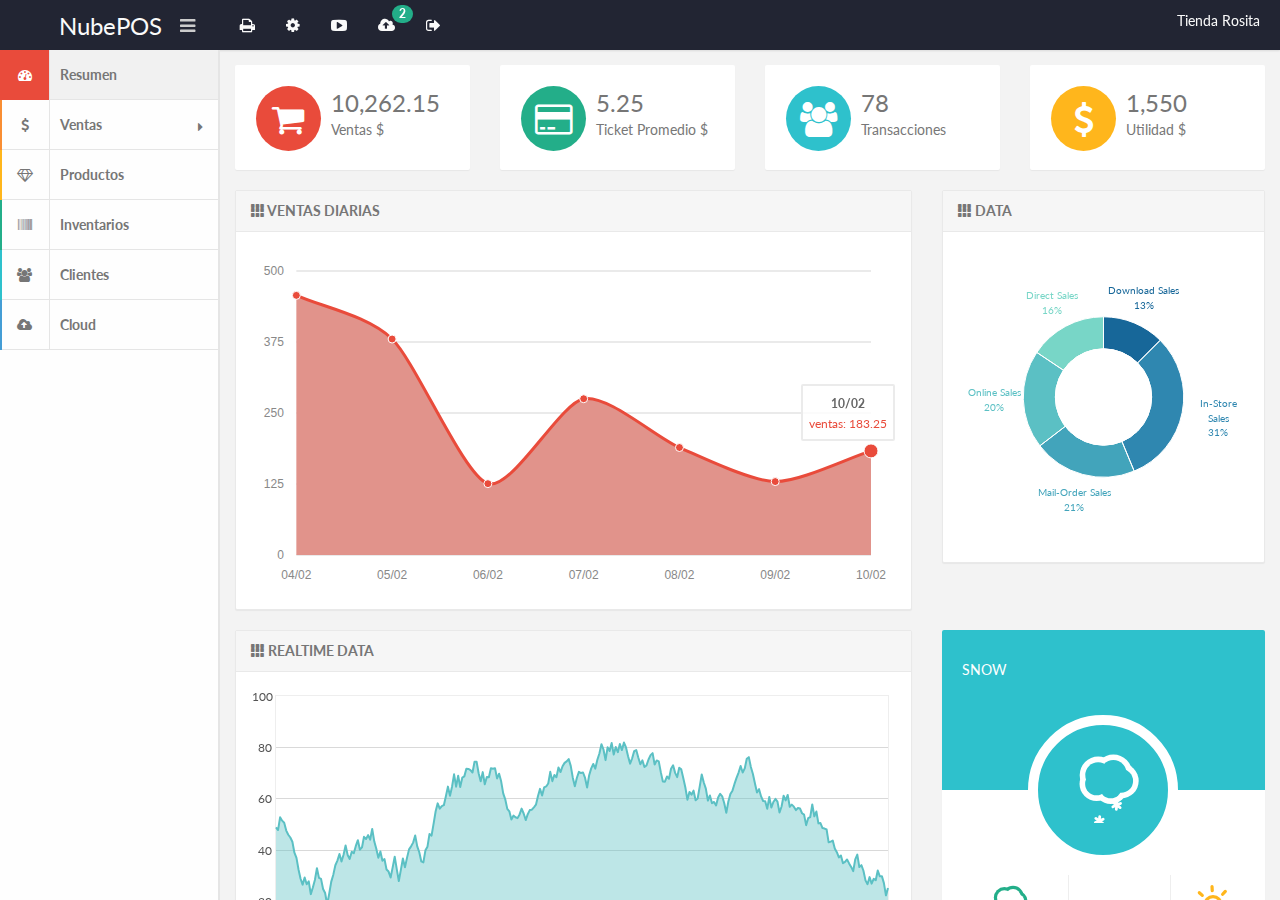
==== www/index.html @ 58e46e0b "Actualización datos" ====
<!doctype html>
<!--[if gt IE 8]><!--> <html class="no-js"> <!--<![endif]-->
    <head>
        <meta charset="utf-8">
        <meta http-equiv="X-UA-Compatible" content="IE=edge">
        <title>Web Application</title>
        <meta name="description" content="">
        <meta name="viewport" content="width=device-width,initial-scale=1,maximum-scale=1">
        <!-- Place favicon.ico and apple-touch-icon.png in the root directory -->
        <link href="http://fonts.googleapis.com/css?family=Lato:300,400,700,300italic,400italic" rel="stylesheet" type="text/css">
        <!-- needs images, font... therefore can not be part of ui.css -->
        <link rel="stylesheet" href="bower_components/font-awesome/css/font-awesome.min.css">
        <link rel="stylesheet" href="bower_components/weather-icons/css/weather-icons.min.css">
        <!-- end needs images -->

            <link rel="stylesheet" href="styles/main.css">

    </head>
    <body data-ng-app="app" id="app" data-custom-background data-off-canvas-nav>
        <!--[if lt IE 9]>
            <p class="browsehappy">You are using an <strong>outdated</strong> browser. Please <a href="http://browsehappy.com/">upgrade your browser</a> to improve your experience.</p>
        <![endif]-->

        <div data-ng-controller="AppCtrl">
            <div data-ng-hide="isSpecificPage()" data-ng-cloak>
                <section data-ng-include=" 'views/header.html' " id="header" class="top-header"></section>

               <aside data-ng-include=" 'views/nav.html' " id="nav-container"></aside>
            </div>

            <div class="view-container">
                <section data-ng-view id="content" class="animate-fade-up"></section>
            </div>
        </div>


        <script src="scripts/vendor.js"></script>

        <script src="scripts/ui.js"></script>

        <script src="scripts/app.js"></script>
    </body>
</html>
---- www/bower_components/weather-icons/css/weather-icons.min.css ----
/*!
 *  Weather Icons 1.3
 *  Updated November 30th, 2014
 *  Weather themed icons for Bootstrap
 *  ------------------------------------------------------------------------------
* Maintained at http://erikflowers.github.io/weather-icons
 *  http://twitter.com/Erik_UX
 *
 *  License
 *  ------------------------------------------------------------------------------
 *  - Fpmt licensed under SIL OFL 1.1 -
 *    http://scripts.sil.org/OFL
 *  - CSS and LESS are licensed under MIT License -
 *    http://opensource.org/licenses/mit-license.html
 *  - Documentation licensed under CC BY 3.0 -
 *    http://creativecommons.org/licenses/by/3.0/
 *  - Inspired by and works great as a companion with Font Awesome
 *    "Font Awesome by Dave Gandy - http://fontawesome.io"
 *
 *  Weather Icons Bootstrap Package Author - Erik Flowers - erik@helloerik.com
 *  ------------------------------------------------------------------------------
 *  Email: erik@helloerik.com
 *  Twitter: http://twitter.com/Erik_UX
 */@font-face{font-family:weathericons;src:url(../font/weathericons-regular-webfont.eot);src:url(../font/weathericons-regular-webfont.eot?#iefix) format('embedded-opentype'),url(../font/weathericons-regular-webfont.woff) format('woff'),url(../font/weathericons-regular-webfont.ttf) format('truetype'),url(../font/weathericons-regular-webfont.svg#weathericons-regular-webfontRg) format('svg');font-weight:400;font-style:normal}.wi{display:inline-block;font-family:weathericons;font-style:normal;font-weight:400;line-height:1;-webkit-font-smoothing:antialiased;-moz-osx-font-smoothing:grayscale}.wi-day-cloudy-gusts:before{content:"\f000"}.wi-day-cloudy-windy:before{content:"\f001"}.wi-day-cloudy:before{content:"\f002"}.wi-day-fog:before{content:"\f003"}.wi-day-hail:before{content:"\f004"}.wi-day-lightning:before{content:"\f005"}.wi-day-rain-mix:before{content:"\f006"}.wi-day-rain-wind:before{content:"\f007"}.wi-day-rain:before{content:"\f008"}.wi-day-showers:before{content:"\f009"}.wi-day-snow:before{content:"\f00a"}.wi-day-sprinkle:before{content:"\f00b"}.wi-day-sunny-overcast:before{content:"\f00c"}.wi-day-sunny:before{content:"\f00d"}.wi-day-storm-showers:before{content:"\f00e"}.wi-day-thunderstorm:before{content:"\f010"}.wi-cloudy-gusts:before{content:"\f011"}.wi-cloudy-windy:before{content:"\f012"}.wi-cloudy:before{content:"\f013"}.wi-fog:before{content:"\f014"}.wi-hail:before{content:"\f015"}.wi-lightning:before{content:"\f016"}.wi-rain-mix:before{content:"\f017"}.wi-rain-wind:before{content:"\f018"}.wi-rain:before{content:"\f019"}.wi-showers:before{content:"\f01a"}.wi-snow:before{content:"\f01b"}.wi-sprinkle:before{content:"\f01c"}.wi-storm-showers:before{content:"\f01d"}.wi-thunderstorm:before{content:"\f01e"}.wi-windy:before{content:"\f021"}.wi-night-alt-cloudy-gusts:before{content:"\f022"}.wi-night-alt-cloudy-windy:before{content:"\f023"}.wi-night-alt-hail:before{content:"\f024"}.wi-night-alt-lightning:before{content:"\f025"}.wi-night-alt-rain-mix:before{content:"\f026"}.wi-night-alt-rain-wind:before{content:"\f027"}.wi-night-alt-rain:before{content:"\f028"}.wi-night-alt-showers:before{content:"\f029"}.wi-night-alt-snow:before{content:"\f02a"}.wi-night-alt-sprinkle:before{content:"\f02b"}.wi-night-alt-storm-showers:before{content:"\f02c"}.wi-night-alt-thunderstorm:before{content:"\f02d"}.wi-night-clear:before{content:"\f02e"}.wi-night-cloudy-gusts:before{content:"\f02f"}.wi-night-cloudy-windy:before{content:"\f030"}.wi-night-cloudy:before{content:"\f031"}.wi-night-hail:before{content:"\f032"}.wi-night-lightning:before{content:"\f033"}.wi-night-rain-mix:before{content:"\f034"}.wi-night-rain-wind:before{content:"\f035"}.wi-night-rain:before{content:"\f036"}.wi-night-showers:before{content:"\f037"}.wi-night-snow:before{content:"\f038"}.wi-night-sprinkle:before{content:"\f039"}.wi-night-storm-showers:before{content:"\f03a"}.wi-night-thunderstorm:before{content:"\f03b"}.wi-celsius:before{content:"\f03c"}.wi-cloud-down:before{content:"\f03d"}.wi-cloud-refresh:before{content:"\f03e"}.wi-cloud-up:before{content:"\f040"}.wi-cloud:before{content:"\f041"}.wi-degrees:before{content:"\f042"}.wi-down-left:before{content:"\f043"}.wi-down:before{content:"\f044"}.wi-fahrenheit:before{content:"\f045"}.wi-horizon-alt:before{content:"\f046"}.wi-horizon:before{content:"\f047"}.wi-left:before{content:"\f048"}.wi-lightning:before{content:"\f016"}.wi-night-fog:before{content:"\f04a"}.wi-refresh-alt:before{content:"\f04b"}.wi-refresh:before{content:"\f04c"}.wi-right:before{content:"\f04d"}.wi-sprinkles:before{content:"\f04e"}.wi-strong-wind:before{content:"\f050"}.wi-sunrise:before{content:"\f051"}.wi-sunset:before{content:"\f052"}.wi-thermometer-exterior:before{content:"\f053"}.wi-thermometer-internal:before{content:"\f054"}.wi-thermometer:before{content:"\f055"}.wi-tornado:before{content:"\f056"}.wi-up-right:before{content:"\f057"}.wi-up:before{content:"\f058"}.wi-wind-west:before{content:"\f059"}.wi-wind-south-west:before{content:"\f05a"}.wi-wind-south-east:before{content:"\f05b"}.wi-wind-south:before{content:"\f05c"}.wi-wind-north-west:before{content:"\f05d"}.wi-wind-north-east:before{content:"\f05e"}.wi-wind-north:before{content:"\f060"}.wi-wind-east:before{content:"\f061"}.wi-smoke:before{content:"\f062"}.wi-dust:before{content:"\f063"}.wi-snow-wind:before{content:"\f064"}.wi-day-snow-wind:before{content:"\f065"}.wi-night-snow-wind:before{content:"\f066"}.wi-night-alt-snow-wind:before{content:"\f067"}.wi-day-sleet-storm:before{content:"\f068"}.wi-night-sleet-storm:before{content:"\f069"}.wi-night-alt-sleet-storm:before{content:"\f06a"}.wi-day-snow-thunderstorm:before{content:"\f06b"}.wi-night-snow-thunderstorm:before{content:"\f06c"}.wi-night-alt-snow-thunderstorm:before{content:"\f06d"}.wi-solar-eclipse:before{content:"\f06e"}.wi-lunar-eclipse:before{content:"\f070"}.wi-meteor:before{content:"\f071"}.wi-hot:before{content:"\f072"}.wi-hurricane:before{content:"\f073"}.wi-smog:before{content:"\f074"}.wi-alien:before{content:"\f075"}.wi-snowflake-cold:before{content:"\f076"}.wi-stars:before{content:"\f077"}.wi-night-partly-cloudy:before{content:"\f083"}.wi-umbrella:before{content:"\f084"}.wi-day-windy:before{content:"\f085"}.wi-night-alt-cloudy:before{content:"\f086"}.wi-up-left:before{content:"\f087"}.wi-down-right:before{content:"\f088"}.wi-time-12:before{content:"\f089"}.wi-time-1:before{content:"\f08a"}.wi-time-2:before{content:"\f08b"}.wi-time-3:before{content:"\f08c"}.wi-time-4:before{content:"\f08d"}.wi-time-5:before{content:"\f08e"}.wi-time-6:before{content:"\f08f"}.wi-time-7:before{content:"\f090"}.wi-time-8:before{content:"\f091"}.wi-time-9:before{content:"\f092"}.wi-time-10:before{content:"\f093"}.wi-time-11:before{content:"\f094"}.wi-day-sleet:before{content:"\f0b2"}.wi-night-sleet:before{content:"\f0b3"}.wi-night-alt-sleet:before{content:"\f0b4"}.wi-sleet:before{content:"\f0b5"}.wi-day-haze:before{content:"\f0b6"}.wi-beafort-0:before{content:"\f0b7"}.wi-beafort-1:before{content:"\f0b8"}.wi-beafort-2:before{content:"\f0b9"}.wi-beafort-3:before{content:"\f0ba"}.wi-beafort-4:before{content:"\f0bb"}.wi-beafort-5:before{content:"\f0bc"}.wi-beafort-6:before{content:"\f0bd"}.wi-beafort-7:before{content:"\f0be"}.wi-beafort-8:before{content:"\f0bf"}.wi-beafort-9:before{content:"\f0c0"}.wi-beafort-10:before{content:"\f0c1"}.wi-beafort-11:before{content:"\f0c2"}.wi-beafort-12:before{content:"\f0c3"}.wi-wind-default:before{content:"\f0b1"}wi-wind-default._0-deg{-webkit-transform:rotate(0deg);-moz-transform:rotate(0deg);-ms-transform:rotate(0deg);-o-transform:rotate(0deg);transform:rotate(0deg)}wi-wind-default._15-deg{-webkit-transform:rotate(15deg);-moz-transform:rotate(15deg);-ms-transform:rotate(15deg);-o-transform:rotate(15deg);transform:rotate(15deg)}wi-wind-default._30-deg{-webkit-transform:rotate(30deg);-moz-transform:rotate(30deg);-ms-transform:rotate(30deg);-o-transform:rotate(30deg);transform:rotate(30deg)}wi-wind-default._45-deg{-webkit-transform:rotate(45deg);-moz-transform:rotate(45deg);-ms-transform:rotate(45deg);-o-transform:rotate(45deg);transform:rotate(45deg)}wi-wind-default._60-deg{-webkit-transform:rotate(60deg);-moz-transform:rotate(60deg);-ms-transform:rotate(60deg);-o-transform:rotate(60deg);transform:rotate(60deg)}wi-wind-default._75-deg{-webkit-transform:rotate(75deg);-moz-transform:rotate(75deg);-ms-transform:rotate(75deg);-o-transform:rotate(75deg);transform:rotate(75deg)}wi-wind-default._90-deg{-webkit-transform:rotate(90deg);-moz-transform:rotate(90deg);-ms-transform:rotate(90deg);-o-transform:rotate(90deg);transform:rotate(90deg)}wi-wind-default._105-deg{-webkit-transform:rotate(105deg);-moz-transform:rotate(105deg);-ms-transform:rotate(105deg);-o-transform:rotate(105deg);transform:rotate(105deg)}wi-wind-default._120-deg{-webkit-transform:rotate(120deg);-moz-transform:rotate(120deg);-ms-transform:rotate(120deg);-o-transform:rotate(120deg);transform:rotate(120deg)}wi-wind-default._135-deg{-webkit-transform:rotate(135deg);-moz-transform:rotate(135deg);-ms-transform:rotate(135deg);-o-transform:rotate(135deg);transform:rotate(135deg)}wi-wind-default._150-deg{-webkit-transform:rotate(150deg);-moz-transform:rotate(150deg);-ms-transform:rotate(150deg);-o-transform:rotate(150deg);transform:rotate(150deg)}wi-wind-default._165-deg{-webkit-transform:rotate(165deg);-moz-transform:rotate(165deg);-ms-transform:rotate(165deg);-o-transform:rotate(165deg);transform:rotate(165deg)}wi-wind-default._180-deg{-webkit-transform:rotate(180deg);-moz-transform:rotate(180deg);-ms-transform:rotate(180deg);-o-transform:rotate(180deg);transform:rotate(180deg)}wi-wind-default._195-deg{-webkit-transform:rotate(195deg);-moz-transform:rotate(195deg);-ms-transform:rotate(195deg);-o-transform:rotate(195deg);transform:rotate(195deg)}wi-wind-default._210-deg{-webkit-transform:rotate(210deg);-moz-transform:rotate(210deg);-ms-transform:rotate(210deg);-o-transform:rotate(210deg);transform:rotate(210deg)}wi-wind-default._225-deg{-webkit-transform:rotate(225deg);-moz-transform:rotate(225deg);-ms-transform:rotate(225deg);-o-transform:rotate(225deg);transform:rotate(225deg)}wi-wind-default._240-deg{-webkit-transform:rotate(240deg);-moz-transform:rotate(240deg);-ms-transform:rotate(240deg);-o-transform:rotate(240deg);transform:rotate(240deg)}wi-wind-default._255-deg{-webkit-transform:rotate(255deg);-moz-transform:rotate(255deg);-ms-transform:rotate(255deg);-o-transform:rotate(255deg);transform:rotate(255deg)}wi-wind-default._270-deg{-webkit-transform:rotate(270deg);-moz-transform:rotate(270deg);-ms-transform:rotate(270deg);-o-transform:rotate(270deg);transform:rotate(270deg)}wi-wind-default._285-deg{-webkit-transform:rotate(295deg);-moz-transform:rotate(295deg);-ms-transform:rotate(295deg);-o-transform:rotate(295deg);transform:rotate(295deg)}wi-wind-default._300-deg{-webkit-transform:rotate(300deg);-moz-transform:rotate(300deg);-ms-transform:rotate(300deg);-o-transform:rotate(300deg);transform:rotate(300deg)}wi-wind-default._315-deg{-webkit-transform:rotate(315deg);-moz-transform:rotate(315deg);-ms-transform:rotate(315deg);-o-transform:rotate(315deg);transform:rotate(315deg)}wi-wind-default._330-deg{-webkit-transform:rotate(330deg);-moz-transform:rotate(330deg);-ms-transform:rotate(330deg);-o-transform:rotate(330deg);transform:rotate(330deg)}wi-wind-default._345-deg{-webkit-transform:rotate(345deg);-moz-transform:rotate(345deg);-ms-transform:rotate(345deg);-o-transform:rotate(345deg);transform:rotate(345deg)}.wi-moon-new:before{content:"\f095"}.wi-moon-waxing-cresent-1:before{content:"\f096"}.wi-moon-waxing-cresent-2:before{content:"\f097"}.wi-moon-waxing-cresent-3:before{content:"\f098"}.wi-moon-waxing-cresent-4:before{content:"\f099"}.wi-moon-waxing-cresent-5:before{content:"\f09a"}.wi-moon-waxing-cresent-6:before{content:"\f09b"}.wi-moon-first-quarter:before{content:"\f09c"}.wi-moon-waxing-gibbous-1:before{content:"\f09d"}.wi-moon-waxing-gibbous-2:before{content:"\f09e"}.wi-moon-waxing-gibbous-3:before{content:"\f09f"}.wi-moon-waxing-gibbous-4:before{content:"\f0a0"}.wi-moon-waxing-gibbous-5:before{content:"\f0a1"}.wi-moon-waxing-gibbous-6:before{content:"\f0a2"}.wi-moon-full:before{content:"\f0a3"}.wi-moon-waning-gibbous-1:before{content:"\f0a4"}.wi-moon-waning-gibbous-2:before{content:"\f0a5"}.wi-moon-waning-gibbous-3:before{content:"\f0a6"}.wi-moon-waning-gibbous-4:before{content:"\f0a7"}.wi-moon-waning-gibbous-5:before{content:"\f0a8"}.wi-moon-waning-gibbous-6:before{content:"\f0a9"}.wi-moon-3rd-quarter:before{content:"\f0aa"}.wi-moon-waning-crescent-1:before{content:"\f0ab"}.wi-moon-waning-crescent-2:before{content:"\f0ac"}.wi-moon-waning-crescent-3:before{content:"\f0ad"}.wi-moon-waning-crescent-4:before{content:"\f0ae"}.wi-moon-waning-crescent-5:before{content:"\f0af"}.wi-moon-waning-crescent-6:before{content:"\f0b0"}
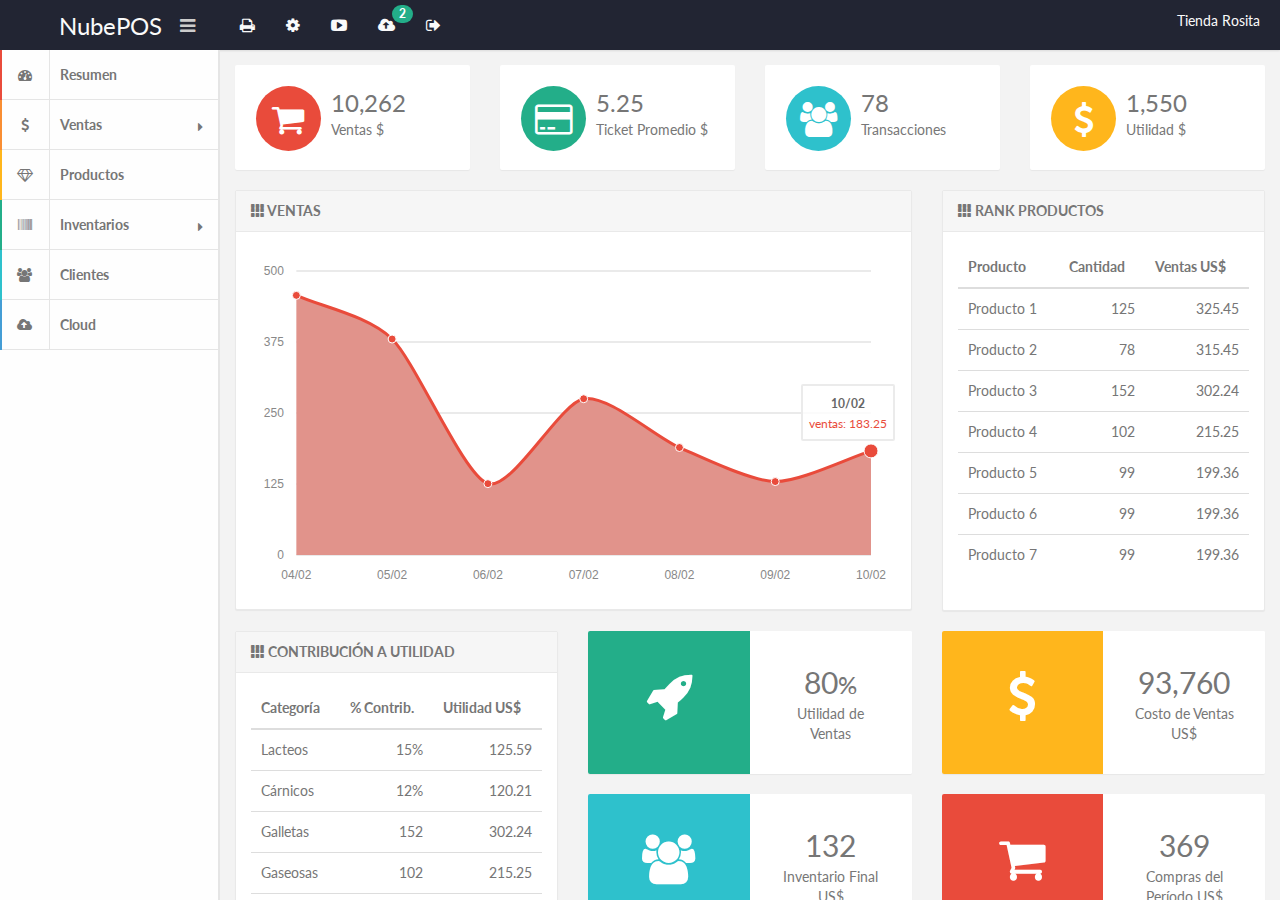
==== commit e59c6757: "POS con resize" ====
--- a/www/index.html
+++ b/www/index.html
@@ -11,6 +11,7 @@
         <!-- needs images, font... therefore can not be part of ui.css -->
         <link rel="stylesheet" href="bower_components/font-awesome/css/font-awesome.min.css">
         <link rel="stylesheet" href="bower_components/weather-icons/css/weather-icons.min.css">
+        <link rel="stylesheet" href="styles/estilotemp.css">
         <!-- end needs images -->
 
             <link rel="stylesheet" href="styles/main.css">
@@ -39,5 +40,14 @@
         <script src="scripts/ui.js"></script>
 
         <script src="scripts/app.js"></script>
+		<script>
+			var dispositivo = navigator.userAgent.toLowerCase();
+			/*var esMovil=true;*/
+			var esMovil=false;
+			if( dispositivo.search(/iphone|ipod|ipad|android/) > -1 ){
+				esMovil=true;
+			}
+		</script>
+		<script type="text/javascript" src="scripts/funciones.js"></script>
     </body>
 </html>--- a/www/styles/estilotemp.css
+++ b/www/styles/estilotemp.css
@@ -0,0 +1,1091 @@
+@import url(//fonts.googleapis.com/css?family=Roboto:100,300,400,500);
+.buscador{
+	/*border-bottom:2px solid #E6E6F0;*/
+	text-align:left;
+	position:absolute;
+	background: -moz-linear-gradient(top,  rgba(255,255,255,1) 0%, rgba(255,255,255,0.47) 98%, rgba(184,184,184,0.46) 100%); /* FF3.6+ */
+	background: -webkit-gradient(linear, left top, left bottom, color-stop(0%,rgba(255,255,255,1)), color-stop(98%,rgba(255,255,255,0.47)), color-stop(100%,rgba(184,184,184,0.46))); /* Chrome,Safari4+ */
+	background: -webkit-linear-gradient(top,  rgba(255,255,255,1) 0%,rgba(255,255,255,0.47) 98%,rgba(184,184,184,0.46) 100%); /* Chrome10+,Safari5.1+ */
+	background: -o-linear-gradient(top,  rgba(255,255,255,1) 0%,rgba(255,255,255,0.47) 98%,rgba(184,184,184,0.46) 100%); /* Opera 11.10+ */
+	background: -ms-linear-gradient(top,  rgba(255,255,255,1) 0%,rgba(255,255,255,0.47) 98%,rgba(184,184,184,0.46) 100%); /* IE10+ */
+	background: linear-gradient(to bottom,  rgba(255,255,255,1) 0%,rgba(255,255,255,0.47) 98%,rgba(184,184,184,0.46) 100%); /* W3C */
+	filter: progid:DXImageTransform.Microsoft.gradient( startColorstr='#ffffff', endColorstr='#75b8b8b8',GradientType=0 ); /* IE6-9 */
+	/*background-color: rgba(90,91,91,0.67); /* Old browsers */
+	/*background: -moz-linear-gradient(top,  #f0f0f0 90%, #ffffff 100%); /* FF3.6+ */
+	/*background: -webkit-gradient(linear, left top, left bottom, color-stop(90%,#f0f0f0), color-stop(100%,#ffffff)); /* Chrome,Safari4+ */
+	/*background: -webkit-linear-gradient(top,  #f0f0f0 90%,#ffffff 100%); /* Chrome10+,Safari5.1+ */
+	/*background: -o-linear-gradient(top,  #f0f0f0 90%,#ffffff 100%); /* Opera 11.10+ */
+	/*background: -ms-linear-gradient(top,  #f0f0f0 90%,#ffffff 100%); /* IE10+ */
+	/*background: linear-gradient(to bottom,  #f0f0f0 90%,#ffffff 100%); /* W3C */
+	/*filter: progid:DXImageTransform.Microsoft.gradient( startColorstr='#f0f0f0', endColorstr='#ffffff',GradientType=0 ); /* IE6-9 */
+
+}
+.totalpagar{
+	text-align:center;
+	position:absolute;
+	padding-right:5px;
+	background-color:#E0DEDE;
+	/*border-top:2px dashed #d1d3d4;*/
+	/*padding-top:5px;*/
+}
+.numpad{
+	background-color:#FDFDFD;
+	text-align:center;
+	position:absolute;
+	/*padding-top:5px;
+	padding-left:5px;*/
+	overflow-y:auto;
+	overflow-x:hidden;
+	text-align:center;
+	/*border-right:1px solid #CCC;*/
+	/*-webkit-box-shadow: inset 1px 2px 15px -9px rgba(90,91,91,0.9);
+-moz-box-shadow: inset 1px 2px 15px -9px rgba(90,91,91,0.9);
+box-shadow: inset 1px 2px 15px -9px rgba(90,91,91,0.9);*/
+}
+.detalle{
+	text-align:left;
+	position:absolute;
+	/*padding-top:10px;*/
+	/*padding:5px;*/
+	/*border-left:1px solid #CCC;*/
+	
+}
+.productos{
+	/*background-color:#FAFAFA;*/
+	background-color:#E0DEDE;
+	text-align:center;
+	position:absolute;
+		/*border-top:1px solid #CCC;*/
+	/*background: -moz-linear-gradient(top,  rgba(184,184,184,0.46) 0%, rgba(255,255,255,0.47) 2%, rgba(255,255,255,1) 100%); /* FF3.6+ */
+/*background: -webkit-gradient(linear, left top, left bottom, color-stop(0%,rgba(184,184,184,0.46)), color-stop(2%,rgba(255,255,255,0.47)), color-stop(100%,rgba(255,255,255,1))); /* Chrome,Safari4+ */
+/*background: -webkit-linear-gradient(top,  rgba(184,184,184,0.46) 0%,rgba(255,255,255,0.47) 2%,rgba(255,255,255,1) 100%); /* Chrome10+,Safari5.1+ */
+/*background: -o-linear-gradient(top,  rgba(184,184,184,0.46) 0%,rgba(255,255,255,0.47) 2%,rgba(255,255,255,1) 100%); /* Opera 11.10+ */
+/*background: -ms-linear-gradient(top,  rgba(184,184,184,0.46) 0%,rgba(255,255,255,0.47) 2%,rgba(255,255,255,1) 100%); /* IE10+ */
+/*background: linear-gradient(to bottom,  rgba(184,184,184,0.46) 0%,rgba(255,255,255,0.47) 2%,rgba(255,255,255,1) 100%); /* W3C */
+/*filter: progid:DXImageTransform.Microsoft.gradient( startColorstr='#75b8b8b8', endColorstr='#ffffff',GradientType=0 ); /* IE6-9 */
+
+}
+.descuento{
+	text-align:center;
+	position:absolute;
+	background-color:#E0DEDE;
+	/*border-left:1px solid #CCC;*/
+	/*border-top:2px solid #d1d3d4;*/
+	/*padding:5px;*/
+}
+.scan{
+	z-index:10;
+	text-align:center;
+	position:absolute;
+	margin-right:auto;
+	/*border-bottom:2px solid #E6E6F0;*/
+	/*background: -moz-linear-gradient(top,  rgba(255,255,255,1) 0%, rgba(255,255,255,0.47) 98%, rgba(184,184,184,0.46) 100%); /* FF3.6+ */
+/*background: -webkit-gradient(linear, left top, left bottom, color-stop(0%,rgba(255,255,255,1)), color-stop(98%,rgba(255,255,255,0.47)), color-stop(100%,rgba(184,184,184,0.46))); /* Chrome,Safari4+ */
+/*background: -webkit-linear-gradient(top,  rgba(255,255,255,1) 0%,rgba(255,255,255,0.47) 98%,rgba(184,184,184,0.46) 100%); /* Chrome10+,Safari5.1+ */
+/*background: -o-linear-gradient(top,  rgba(255,255,255,1) 0%,rgba(255,255,255,0.47) 98%,rgba(184,184,184,0.46) 100%); /* Opera 11.10+ */
+/*background: -ms-linear-gradient(top,  rgba(255,255,255,1) 0%,rgba(255,255,255,0.47) 98%,rgba(184,184,184,0.46) 100%); /* IE10+ */
+/*background: linear-gradient(to bottom,  rgba(255,255,255,1) 0%,rgba(255,255,255,0.47) 98%,rgba(184,184,184,0.46) 100%); /* W3C */
+/*filter: progid:DXImageTransform.Microsoft.gradient( startColorstr='#ffffff', endColorstr='#75b8b8b8',GradientType=0 ); /* IE6-9 */
+
+	/*background-color:rgba(90,91,91,0.67); /* Old browsers */
+	/*background: -moz-linear-gradient(top,  #f0f0f0 90%, #ffffff 100%); /* FF3.6+ */
+	/*background: -webkit-gradient(linear, left top, left bottom, color-stop(90%,#f0f0f0), color-stop(100%,#ffffff)); /* Chrome,Safari4+ */
+	/*background: -webkit-linear-gradient(top,  #f0f0f0 90%,#ffffff 100%); /* Chrome10+,Safari5.1+ */
+	/*background: -o-linear-gradient(top,  #f0f0f0 90%,#ffffff 100%); /* Opera 11.10+ */
+	/*background: -ms-linear-gradient(top,  #f0f0f0 90%,#ffffff 100%); /* IE10+ */
+	/*background: linear-gradient(to bottom,  #f0f0f0 90%,#ffffff 100%); /* W3C */
+	/*filter: progid:DXImageTransform.Microsoft.gradient( startColorstr='#f0f0f0', endColorstr='#ffffff',GradientType=0 ); /* IE6-9 */
+
+	/*padding:5px;*/
+}
+body,html{
+	margin:0px;
+	padding:0px;
+	min-height:100%;
+	min-width:100%;
+	overflow:hidden;
+	color:#FFF;
+	font-family: Roboto, Arial, Helvetica, sans-serif;
+	/*background-color:#F0F0F0;*/
+}
+.central{
+	text-align:center;
+	background-color: #FFF; /* Old browsers */
+	/*background: -moz-radial-gradient(center, ellipse cover,  #fbfbfb 0%, #fbfbfb 37%, #a5a7aa 100%); /* FF3.6+ */
+	/*background: -webkit-gradient(radial, center center, 0px, center center, 100%, color-stop(0%,#fbfbfb), color-stop(37%,#fbfbfb), color-stop(100%,#a5a7aa)); /* Chrome,Safari4+ */
+	/*background: -webkit-radial-gradient(center, ellipse cover,  #fbfbfb 0%,#fbfbfb 37%,#a5a7aa 100%); /* Chrome10+,Safari5.1+ */
+	/*background: -o-radial-gradient(center, ellipse cover,  #fbfbfb 0%,#fbfbfb 37%,#a5a7aa 100%); /* Opera 12+ */
+	/*background: -ms-radial-gradient(center, ellipse cover,  #fbfbfb 0%,#fbfbfb 37%,#a5a7aa 100%); /* IE10+ */
+	/*background: radial-gradient(ellipse at center,  #fbfbfb 0%,#fbfbfb 37%,#a5a7aa 100%); /* W3C */
+	/*filter: progid:DXImageTransform.Microsoft.gradient( startColorstr='#fbfbfb', endColorstr='#a5a7aa',GradientType=1 ); /* IE6-9 fallback on horizontal gradient */
+	font-family: Roboto, Arial, Helvetica, sans-serif;
+	font-size:12px;
+	padding: 0px; 
+	/*margin: 10px;*/
+	height: 100%;
+	/*min-height: 100%;
+	min-width:100%;*/
+	color:#FFF;
+	text-align:left;
+	overflow:hidden;
+	position:fixed;
+}
+#inputbusc{
+	/*margin:20px;*/
+	border-radius:5px;
+	border:1px solid #B5B7B9;
+	color:#C7C8CA;
+	outline:none;
+	width:95%;
+	height:90%;
+	/*min-height:64%;*/
+	padding-left:10px;
+}
+
+.boton{
+	/*background-color:rgba(255,255,255,0.15);*/
+	margin-right:auto;
+	border-radius:10px;
+	min-height:70%;
+	color:#FFF;
+	/*margin:20px;*/
+	text-transform:capitalize;
+	background: #00a5ab; /* Old browsers */
+	background: -moz-linear-gradient(top,  #00a5ab 31%, #087877 100%); /* FF3.6+ */
+	background: -webkit-gradient(linear, left top, left bottom, color-stop(31%,#00a5ab), color-stop(100%,#087877)); /* Chrome,Safari4+ */
+	background: -webkit-linear-gradient(top,  #00a5ab 31%,#087877 100%); /* Chrome10+,Safari5.1+ */
+	background: -o-linear-gradient(top,  #00a5ab 31%,#087877 100%); /* Opera 11.10+ */
+	background: -ms-linear-gradient(top,  #00a5ab 31%,#087877 100%); /* IE10+ */
+	background: linear-gradient(to bottom,  #00a5ab 31%,#087877 100%); /* W3C */
+	filter: progid:DXImageTransform.Microsoft.gradient( startColorstr='#00a5ab', endColorstr='#087877',GradientType=0 ); /* IE6-9 */
+}
+.boton:hover{
+	text-shadow:1px 1px 1px rgba(255,255,255,0.7);
+	cursor:pointer;
+}
+
+.botonr{
+	-webkit-box-shadow: 0px 0px 5px 0px rgba(0, 0, 0, .5);
+	-moz-box-shadow: 0px 0px 5px 0px rgba(0, 0, 0, .5);
+	box-shadow: 0px 0px 5px 0px rgba(0, 0, 0, .5);
+	background: #ef4056; /* Old browsers */
+	background: -moz-linear-gradient(top,  #ef4056 0%, #bd1e47 84%); /* FF3.6+ */
+	background: -webkit-gradient(linear, left top, left bottom, color-stop(0%,#ef4056), color-stop(84%,#bd1e47)); /* Chrome,Safari4+ */
+	background: -webkit-linear-gradient(top,  #ef4056 0%,#bd1e47 84%); /* Chrome10+,Safari5.1+ */
+	background: -o-linear-gradient(top,  #ef4056 0%,#bd1e47 84%); /* Opera 11.10+ */
+	background: -ms-linear-gradient(top,  #ef4056 0%,#bd1e47 84%); /* IE10+ */
+	background: linear-gradient(to bottom,  #ef4056 0%,#bd1e47 84%); /* W3C */
+	filter: progid:DXImageTransform.Microsoft.gradient( startColorstr='#ef4056', endColorstr='#bd1e47',GradientType=0 ); /* IE6-9 */
+	min-height:70%;
+	border-radius:10px;
+	color:#FFF;
+	margin-right:15px;
+}
+
+.botonr:hover{
+	text-shadow:1px 1px 1px rgba(255,255,255,0.7);
+	cursor:pointer;
+}
+.conttotal{
+	background: #5a5b5d; /* Old browsers */
+	background: -moz-linear-gradient(left,  #5a5b5d 15%, #231f20 100%); /* FF3.6+ */
+	background: -webkit-gradient(linear, left top, right top, color-stop(15%,#5a5b5d), color-stop(100%,#231f20)); /* Chrome,Safari4+ */
+	background: -webkit-linear-gradient(left,  #5a5b5d 15%,#231f20 100%); /* Chrome10+,Safari5.1+ */
+	background: -o-linear-gradient(left,  #5a5b5d 15%,#231f20 100%); /* Opera 11.10+ */
+	background: -ms-linear-gradient(left,  #5a5b5d 15%,#231f20 100%); /* IE10+ */
+	background: linear-gradient(to right,  #5a5b5d 15%,#231f20 100%); /* W3C */
+	filter: progid:DXImageTransform.Microsoft.gradient( startColorstr='#5a5b5d', endColorstr='#231f20',GradientType=1 ); /* IE6-9 */
+	float:left;
+	width:44%;
+	height:100%;
+	margin-right:10px;
+}
+.total{
+	text-align:center;
+	color:#79ba43;
+	font-size:2.5em;
+	/*border-radius:5px;*/
+	
+	/*float:left;*/
+	/*height:50%;*/
+	/*border:2px solid #CCC;
+	border-radius:10px;
+	float:right;*/
+}
+.contnumero{
+	margin:1px;
+	text-align:center;
+	border-radius:5px;
+	/*border:1px solid #5a5b5d;*/
+	/*background-color: #f7f7f7; /* Old browsers */
+	/*background-color: #FFF;*/
+	color:#5a5b5d;
+	font-size:2em;
+	cursor:pointer;
+	float:left;
+	position:relative;
+	/*-webkit-box-shadow: inset 3px 2px 26px -15px rgba(90,91,91,1);
+	-moz-box-shadow: inset 3px 2px 26px -15px rgba(90,91,91,1);
+	box-shadow: inset 3px 2px 26px -15px rgba(90,91,91,1);*/
+	/*-webkit-box-shadow: inset 3px 2px 30px   -10px rgba(90,91,91,1);
+	-moz-box-shadow: inset 3px 2px 30px -10px rgba(90,91,91,1);
+	box-shadow: inset 3px 2px 30px -10px rgba(90,91,91,1);*/
+}
+.numero{
+	margin:1px;
+	text-align:center;
+	/*border-radius:5px;*/
+	/*border:1px solid #5a5b5d;*/
+	/*background-color: #f7f7f7;*/
+	/*background-color: #FFF;*/
+	/*color:#5a5b5d;*/
+	color:#FFF;
+	font-size:2em;
+	cursor:pointer;
+	position:absolute;
+	padding-top:5px;
+	/*-webkit-box-shadow: inset 3px 2px 26px -15px rgba(90,91,91,1);
+	-moz-box-shadow: inset 3px 2px 26px -15px rgba(90,91,91,1);
+	box-shadow: inset 3px 2px 26px -15px rgba(90,91,91,1);*/
+	/*-webkit-box-shadow: inset 3px 2px 30px   -10px rgba(90,91,91,1);
+	-moz-box-shadow: inset 3px 2px 30px -10px rgba(90,91,91,1);
+	box-shadow: inset 3px 2px 30px -10px rgba(90,91,91,1);*/
+	
+	
+}
+.fondonum{
+	position:absolute;
+	top:0px;
+	left:0px;
+}
+.numero:hover{
+	/*background-color:rgba(0,165,171,1);*/
+	/*color:#FFF;*/
+}
+.cantidad{
+	margin-top:10px;
+	text-align:center;
+	border-radius:5px;
+	border:1px solid rgba(90,91,93,0.7);
+	background: #5a5b5d; /* Old browsers */
+	background: -moz-linear-gradient(left,  #5a5b5d 15%, #231f20 100%); /* FF3.6+ */
+	background: -webkit-gradient(linear, left top, right top, color-stop(15%,#5a5b5d), color-stop(100%,#231f20)); /* Chrome,Safari4+ */
+	background: -webkit-linear-gradient(left,  #5a5b5d 15%,#231f20 100%); /* Chrome10+,Safari5.1+ */
+	background: -o-linear-gradient(left,  #5a5b5d 15%,#231f20 100%); /* Opera 11.10+ */
+	background: -ms-linear-gradient(left,  #5a5b5d 15%,#231f20 100%); /* IE10+ */
+	background: linear-gradient(to right,  #5a5b5d 15%,#231f20 100%); /* W3C */
+	filter: progid:DXImageTransform.Microsoft.gradient( startColorstr='#5a5b5d', endColorstr='#231f20',GradientType=1 ); /* IE6-9 */
+	/*background-color:#FFF;*/
+	color:#79BA43;
+	height:5%;
+	width:90%;
+	cursor:pointer;
+	/*float:left;*/
+	font-size:2.2em;
+	padding-left:10px;
+	margin-left:auto;
+	margin-right:auto;
+	/*text-shadow:1px 1px 1px #70cbcd;*/
+}
+#altodetalle{
+	
+}
+#contentdetalle{
+	width:94%;
+	overflow-y:hidden;
+	overflow-x:hidden;
+	border:1px solid #909192;
+	border-bottom-left-radius:10px;
+	border-bottom-right-radius:10px;
+	float:left;
+	background-color:#FFF;
+	position:relative;
+}
+.lineadetalle{
+	width:33%;
+	text-align:center;
+	font-size:12px;
+	color:#878588;
+	border-bottom:1px solid #878588;
+}
+.lineaheader{
+	width:33%;
+	text-align:center;
+	font-size:12px;
+	color:#FFF;
+	font-weight:500;
+	/*background-color:#f0f0f0;*/
+}
+.categoria{
+	padding:4px;
+	text-align:center;
+	margin:0px;
+	background: #f3f3f4; /* Old browsers */
+	background: -moz-linear-gradient(top,  #f3f3f4 51%, #d6d5d7 100%); /* FF3.6+ */
+	background: -webkit-gradient(linear, left top, left bottom, color-stop(51%,#f3f3f4), color-stop(100%,#d6d5d7)); /* Chrome,Safari4+ */
+	background: -webkit-linear-gradient(top,  #f3f3f4 51%,#d6d5d7 100%); /* Chrome10+,Safari5.1+ */
+	background: -o-linear-gradient(top,  #f3f3f4 51%,#d6d5d7 100%); /* Opera 11.10+ */
+	background: -ms-linear-gradient(top,  #f3f3f4 51%,#d6d5d7 100%); /* IE10+ */
+	background: linear-gradient(to bottom,  #f3f3f4 51%,#d6d5d7 100%); /* W3C */
+	filter: progid:DXImageTransform.Microsoft.gradient( startColorstr='#f3f3f4', endColorstr='#d6d5d7',GradientType=0 ); /* IE6-9 */
+	color:#007a80;
+	font-size:12px;
+	text-transform:capitalize;
+	min-width:80px;
+	border-right:#cfcfd5 2px solid;
+	border-top:#cfcfd5 1px solid;
+	float:left;
+	cursor:pointer;
+	overflow:hidden;
+}
+.categoriaActiva{
+	padding:4px;
+	text-align:center;
+	margin:0px;
+	background: #00a9a3; /* Old browsers */
+	background: -moz-linear-gradient(top,  #00a9a3 0%, #00908a 100%); /* FF3.6+ */
+	background: -webkit-gradient(linear, left top, left bottom, color-stop(0%,#00a9a3), color-stop(100%,#00908a)); /* Chrome,Safari4+ */
+	background: -webkit-linear-gradient(top,  #00a9a3 0%,#00908a 100%); /* Chrome10+,Safari5.1+ */
+	background: -o-linear-gradient(top,  #00a9a3 0%,#00908a 100%); /* Opera 11.10+ */
+	background: -ms-linear-gradient(top,  #00a9a3 0%,#00908a 100%); /* IE10+ */
+	background: linear-gradient(to bottom,  #00a9a3 0%,#00908a 100%); /* W3C */
+	filter: progid:DXImageTransform.Microsoft.gradient( startColorstr='#00a9a3', endColorstr='#00908a',GradientType=0 ); /* IE6-9 */
+
+	color:#fff;
+	font-size:12px;
+	text-transform:capitalize;
+	min-width:80px;
+	/*font-weight:bold;*/
+	/*border-radius:5px;*/
+	/*border-top:2px solid rgba(0,122,128,0.86);
+	border-left:2px solid rgba(0,122,128,0.86);
+	border-right:2px solid rgba(0,122,128,0.86);*/
+	float:left;
+	position:relative;
+	cursor:pointer;
+	overflow:hidden;
+}
+
+.producto{
+	background: linear-gradient(to bottom, #fffdfe 75%, #e0dfe0 98%) repeat scroll 0 0 rgba(0, 0, 0, 0);
+	border: 2px solid #D1D3D4;
+    border-radius: 10px;
+    color: #a6a8ab;
+    font-size: 13px;
+    overflow: hidden;
+    text-align: center;
+	margin:1px;
+	/*max-height:40px;*/
+	/*height:40px;*/
+	float:left;
+	cursor:pointer;
+	padding:5px;
+	text-transform:capitalize;
+	overflow:hidden;
+}
+#listaProductos{
+	width:100%;
+	overflow:hidden;
+	/*background-color:#FFF;*/
+	padding:10px;
+}
+#listaCategorias{
+	overflow:hidden;
+	width:100%;
+}
+.direccionales{
+	cursor:pointer;
+}
+.divDetalle{
+	margin:10px;
+	background-color:#FFF;
+	/*padding:10px;*/
+	/*border-radius:5px;
+	border:1px solid #CCC;*/
+}
+.header{
+    background: linear-gradient(to bottom, rgba(0, 165, 171, 1) 0%, rgba(8, 120, 119, 1) 100%) repeat scroll 0 0 rgba(0, 0, 0, 0);
+    color: #fff;
+    font-family: "Roboto",Arial;
+    font-size: 14px;
+    height: 28px;
+    line-height: 2;
+    text-align: center;
+    vertical-align: middle;
+}
+#pagizq,#pagder{
+	cursor:pointer;
+}
+#resultBuscador{
+	position:absolute;
+	background-color:rgba(255,255,255,0.9);
+	border-left:1px solid #CCC;
+	border-right:1px solid #CCC;
+	border-bottom:1px solid #CCC;
+	color:#CCC;
+	overflow:hidden;
+	width:97%;
+	display:none;
+}
+
+.sugerencia{
+	cursor:pointer;
+	padding-left:10px;
+}
+
+.resetPayment{
+    cursor: pointer;
+}
+    
+.intPayment{
+    line-height:0.9;
+    text-align: center;
+    border-radius: 5px;
+    font-size: 13px;
+    width: 110px;
+    height: 20px;
+    box-shadow: 2px 1px 5px rgba(50, 50, 50, 0.4);
+    cursor: pointer;
+    padding:10px;
+    font-weight:700;
+}
+    
+.exactPayment{
+    line-height:0.9;
+    text-align: center;
+    border-radius: 5px;
+    font-size: 13px;
+    width: 110px;
+    height: 20px;
+    box-shadow: 2px 1px 5px rgba(50, 50, 50, 0.4);
+    cursor: pointer;
+    padding:10px;
+    font-weight:700;
+    }
+    
+.categoryChosen{
+    background: #00a5ab; /* Old browsers */
+    background: -moz-linear-gradient(top, #00a5ab 0%, #087877 100%); /* FF3.6+ */
+    background: -webkit-gradient(linear, left top, left bottom, color-stop(0%,#00a5ab), color-stop(100%,#087877)); /* Chrome,Safari4+ */
+    background: -webkit-linear-gradient(top, #00a5ab 0%,#087877 100%); /* Chrome10+,Safari5.1+ */
+    background: -o-linear-gradient(top, #00a5ab 0%,#087877 100%); /* Opera 11.10+ */
+    background: -ms-linear-gradient(top, #00a5ab 0%,#087877 100%); /* IE10+ */
+    background: linear-gradient(to bottom, #00a5ab 0%,#087877 100%); /* W3C */
+    filter: progid:DXImageTransform.Microsoft.gradient( startColorstr='#00a5ab', endColorstr='#087877',GradientType=0 ); /* IE6-9 */
+    color: #ffffff;
+    }
+    
+.payButton{
+    background: #89bf3f; /* Old browsers */
+    background: -moz-linear-gradient(top, #89bf3f 37%, #198847 100%); /* FF3.6+ */
+    background: -webkit-gradient(linear, left top, left bottom, color-stop(37%,#89bf3f), color-stop(100%,#198847)); /* Chrome,Safari4+ */
+    background: -webkit-linear-gradient(top, #89bf3f 37%,#198847 100%); /* Chrome10+,Safari5.1+ */
+    background: -o-linear-gradient(top, #89bf3f 37%,#198847 100%); /* Opera 11.10+ */
+    background: -ms-linear-gradient(top, #89bf3f 37%,#198847 100%); /* IE10+ */
+    background: linear-gradient(to bottom, #89bf3f 37%,#198847 100%); /* W3C */
+    filter: progid:DXImageTransform.Microsoft.gradient( startColorstr='#89bf3f', endColorstr='#198847',GradientType=0 );
+   
+    border-radius: 10px 10px 10px 10px;
+    color: #FFFFFF;
+    cursor: pointer;
+    width: 150px;
+    text-align: center;
+    font-size: 32px;
+    height: 40px;
+    
+    margin-left: auto;
+    margin-right: auto;
+    margin-top: 10px;
+    padding: 5px 10px 5px 5px;
+    display: inline-block;
+    }
+    
+.payButtonActivated{
+    background: #f7a674; /* Old browsers */
+    background: -moz-linear-gradient(top,  #f7a674 0%, #d62b15 100%); /* FF3.6+ */
+    background: -webkit-gradient(linear, left top, left bottom, color-stop(0%,#f7a674), color-stop(100%,#d62b15)); /* Chrome,Safari4+ */
+    background: -webkit-linear-gradient(top,  #f7a674 0%,#d62b15 100%); /* Chrome10+,Safari5.1+ */
+    background: -o-linear-gradient(top,  #f7a674 0%,#d62b15 100%); /* Opera 11.10+ */
+    background: -ms-linear-gradient(top,  #f7a674 0%,#d62b15 100%); /* IE10+ */
+    background: linear-gradient(to bottom,  #f7a674 0%,#d62b15 100%); /* W3C */
+    filter: progid:DXImageTransform.Microsoft.gradient( startColorstr='#f7a674', endColorstr='#d62b15',GradientType=0 ); /* IE6-9 */
+    border: 1px solid #000000;
+    border-radius: 5px 5px 5px 5px;
+    color: #FFFFFF;
+    cursor: pointer;
+    width: 75px;
+    text-align: center;
+    font-size: 20px;
+    height: 20px;
+    line-height: 15px;
+    margin-left: auto;
+    margin-right: auto;
+    margin-top: 15px;
+    padding: 5px 10px 5px 5px;
+    display: inline-block;
+    }
+    
+.insertButton{
+    background: linear-gradient(to bottom, #FFC076 0%, #FF9019 100%) repeat scroll 0 0 rgba(0, 0, 0, 0);
+    border: 1px solid #000000;
+    border-radius: 5px 5px 5px 5px;
+    color: #FFFFFF;
+    cursor: pointer;
+    width: 100px;
+    text-align: center;
+    font-size: 20px;
+    height: 20px;
+    line-height: 15px;
+    margin-left: auto;
+    margin-right: auto;
+    margin-top: 15px;
+    padding: 5px 10px 5px 5px;
+    }
+    
+.cancelButton{
+    background: #e73b54; /* Old browsers */
+    background: -moz-linear-gradient(top, #e73b54 37%, #bc1e48 100%); /* FF3.6+ */
+    background: -webkit-gradient(linear, left top, left bottom, color-stop(37%,#e73b54), color-stop(100%,#bc1e48)); /* Chrome,Safari4+ */
+    background: -webkit-linear-gradient(top, #e73b54 37%,#bc1e48 100%); /* Chrome10+,Safari5.1+ */
+    background: -o-linear-gradient(top, #e73b54 37%,#bc1e48 100%); /* Opera 11.10+ */
+    background: -ms-linear-gradient(top, #e73b54 37%,#bc1e48 100%); /* IE10+ */
+    background: linear-gradient(to bottom, #e73b54 37%,#bc1e48 100%); /* W3C */
+    filter: progid:DXImageTransform.Microsoft.gradient( startColorstr='#e73b54', endColorstr='#bc1e48',GradientType=0 );
+
+    border-radius: 10px 10px 10px 10px;
+    color: #FFFFFF;
+    cursor: pointer;
+    width: 140px;
+    text-align: center;
+    font-size: 32px;
+    height: 40px;
+    
+    margin-top: 10px;
+    padding: 5px 10px 5px 5px;
+    display: inline-block;
+    }
+    
+.paymentCategories{
+    background-color: #D2D2D2;
+    }
+    
+.botontotal{
+    background: #66cef6; /* Old browsers */
+    background: -moz-linear-gradient(top, #66cef6 0%, #0090d6 100%); /* FF3.6+ */
+    background: -webkit-gradient(linear, left top, left bottom, color-stop(0%,#66cef6), color-stop(100%,#0090d6)); /* Chrome,Safari4+ */
+    background: -webkit-linear-gradient(top, #66cef6 0%,#0090d6 100%); /* Chrome10+,Safari5.1+ */
+    background: -o-linear-gradient(top, #66cef6 0%,#0090d6 100%); /* Opera 11.10+ */
+    background: -ms-linear-gradient(top, #66cef6 0%,#0090d6 100%); /* IE10+ */
+    background: linear-gradient(to bottom, #66cef6 0%,#0090d6 100%); /* W3C */
+    filter: progid:DXImageTransform.Microsoft.gradient( startColorstr='#66cef6', endColorstr='#0090d6',GradientType=0 ); /* IE6-9 */
+    }
+    
+.popupPayment{
+    width: 100%;
+    height: 100%;
+    background: rgba(255,255,255,0.7);
+    position: absolute;
+    z-index: 100;
+    top: 0;
+    left: 0;
+    display: none;
+    }
+.paymentMethods{
+  width: 75px;
+  font-size: 20px;
+}
+/*.btnClient{
+    background: linear-gradient(to bottom, #ef4056 0%, #bd1e47 84%) repeat scroll 0 0 rgba(0, 0, 0, 0);
+    border-radius: 8px;
+    box-shadow: 0 0 5px 0 rgba(0, 0, 0, 0.5);
+    color: #fff;
+    cursor: pointer;
+    font-size: 14px;
+    height: 25px;
+    width: 100px;
+    text-align: center;
+    text-transform: capitalize;
+}*/
+.vue{
+    background:#FFF;
+    color:#5a5b5d;
+    font-size:18px;
+    padding-right:20px;
+    height:30px;
+    border:1px solid #c6c6c6;
+    border-radius:5px;
+    font-weight:800;
+}
+.infointerna{
+  border: 1px solid #000000;
+  padding:5px;
+  font-size: 11px;
+  width: 300px;
+}
+@media (max-width:2000px) and (min-width:700px) {
+  .ventanaprincipal{
+    position: relative;
+    background-color: #ffffff;
+    width:50%;
+    margin-left: auto;
+    margin-right: auto;
+    box-shadow:  0px 0px 6px 0px rgba(50, 50, 50, 0.75);
+    margin-top: 2px;
+	border-top-left-radius:15px;
+	border-top-right-radius:15px;
+  }
+  .ventanaformapago{
+    height: 310px;
+    width: 97%;
+    margin-top:10px;
+    margin-left:20px;
+  }
+  .columna1{
+    width:30%;
+    height: 40px;
+  }
+  .columna2{
+    width: 40%;
+    height: 40px;
+  }
+  .originalImage{
+    width: 20px;
+  }
+  .textoformapago{
+    width:80%;
+	height:100%;
+	text-align:center; 
+	font-size: 16px;
+	font-weight:400;
+	text-align:left;
+	padding-left:5px;
+	color:#58595B;
+  }
+  .buttonsPayment{
+    width:65px;
+  }
+  .imagentarjeta{
+    cursor: pointer; width:75px;
+  }
+  .functionalityDiv{
+    height: 290px;
+    overflow-y:auto;
+    overflow-x:hidden;
+    margin-bottom:20px;
+    padding:10px;
+    /*width: 90%;*/
+  }
+  .editable{
+    width: 150px;
+  }
+  .justificacioncuadro{
+    height: 120px; overflow-y: auto; overflow-x: hidden; border:1px solid #CCC;width: 320px;
+  }
+  .textojustificacion{
+    width: 320px;
+  }
+  .passwordCheck{
+    width: 150px;
+  }
+  .campoprepago{
+    width: 250px;
+  }
+  .actiongreenbutton{
+    width:50px; margin-top:0px;
+  }
+  .justificacionnotacredito{
+    width: 320px; height: 100px;
+  }
+  .textocortesia{
+    width: 320px;
+  }
+  .justificacioncortesia{
+    width: 320px; height: 100px;
+  }
+  .justificacioninterna{
+    width: 320px; height: 30px;
+  }
+  .cuadrototal{
+    width:320px;
+    margin-left: auto;
+    margin-right: auto;
+    font-size: 24px;
+    margin-top: 5px;
+  }
+  .totalvista{
+    height:40px;
+  }
+  .textototal{
+    font-size: 24px;
+  }
+ 
+  .botonesEfectivo{
+    background: #fffdfe; /* Old browsers */
+    background: -moz-linear-gradient(top, #fffdfe 0%, #cccccc 100%); /* FF3.6+ */
+    background: -webkit-gradient(linear, left top, left bottom, color-stop(0%,#fffdfe), color-stop(100%,#cccccc)); /* Chrome,Safari4+ */
+    background: -webkit-linear-gradient(top, #fffdfe 0%,#cccccc 100%); /* Chrome10+,Safari5.1+ */
+    background: -o-linear-gradient(top, #fffdfe 0%,#cccccc 100%); /* Opera 11.10+ */
+    background: -ms-linear-gradient(top, #fffdfe 0%,#cccccc 100%); /* IE10+ */
+    background: linear-gradient(to bottom, #fffdfe 0%,#cccccc 100%); /* W3C */
+    filter: progid:DXImageTransform.Microsoft.gradient( startColorstr='#fffdfe', endColorstr='#cccccc',GradientType=0 ); /* IE6-9 */
+    width: 300px;
+    margin-left: auto;
+    margin-right: auto;
+    padding: 10px;
+    border: 1px solid #cccccc;
+    border-radius: 10px;
+    }
+	
+	.cuadroClientes{
+		z-index:901;
+		width:60%;
+		padding-bottom:15px;
+		height:380px;
+		overflow:hidden; 
+		border:solid 1px #808081;
+		border-radius:6px;
+		position:absolute;
+		top:0px;
+		background-color:white;
+		text-align:left;
+		padding:0px;
+		text-align:center;
+	}
+	
+	.camposcolor{
+		background-color:#D2D2D2;
+		border-top-left-radius:15px;
+		border-bottom-left-radius:15px;
+		min-width:160px;
+		padding:5px;
+		padding-left:15px;
+	}
+	
+	#popupDiscount{
+		width:50%;
+	}
+}
+
+@media (max-width: 1200px) and (min-width: 600px) {
+ 
+  /*.ventanaformapago{
+    height: 310px;
+    width:97%;
+    margin-top:10px;
+    margin-left:20px;
+  }*/
+  .columna2{
+    width: 40%;
+    height: 20px;
+  }
+  .originalImage{
+    width: 15px;
+  }
+  .buttonsPayment{
+    width:55px;
+  }
+  .imagentarjeta{
+    width:35px;
+  }
+  .functionalityDiv{
+    height: 250px;
+  }
+  .editable{
+    width: 100px;
+  }
+  .justificacioncuadro{
+    height: 80px;
+    width: 300px;
+    border:1px solid #CCC;
+  }
+  .textojustificacion{
+    width: 300px;
+  }
+  .passwordCheck{
+    width: 100px;
+  }
+  .campoprepago{
+    width: 200px;
+  }
+  .actiongreenbutton{
+    width:20px;
+    margin-top:0px;
+    background-color: #CC0000;
+  }
+  .justificacionnotacredito{
+    width: 300px; height: 100px;
+  }
+  .textocortesia{
+    width: 300px;
+  }
+  .justificacioncortesia{
+    width:300px; height:50px;
+  }
+  .justificacioninterna{
+    width: 300px; height: 30px;
+  }
+  .cuadrototal{
+    width:300px;
+    margin-left: auto;
+    margin-right: auto;
+    font-size: 40px;
+    margin-top: 5px;
+  }
+  .totalvista{
+    height:20px;
+  }
+  .textototal{
+    font-size: 20px;
+  }
+ 
+  .botonesEfectivo{
+    background: #fffdfe; /* Old browsers */
+    background: -moz-linear-gradient(top, #fffdfe 0%, #cccccc 100%); /* FF3.6+ */
+    background: -webkit-gradient(linear, left top, left bottom, color-stop(0%,#fffdfe), color-stop(100%,#cccccc)); /* Chrome,Safari4+ */
+    background: -webkit-linear-gradient(top, #fffdfe 0%,#cccccc 100%); /* Chrome10+,Safari5.1+ */
+    background: -o-linear-gradient(top, #fffdfe 0%,#cccccc 100%); /* Opera 11.10+ */
+    background: -ms-linear-gradient(top, #fffdfe 0%,#cccccc 100%); /* IE10+ */
+    background: linear-gradient(to bottom, #fffdfe 0%,#cccccc 100%); /* W3C */
+    filter: progid:DXImageTransform.Microsoft.gradient( startColorstr='#fffdfe', endColorstr='#cccccc',GradientType=0 ); /* IE6-9 */
+    width: 280px;
+    margin-left: auto;
+    margin-right: auto;
+    padding: 10px;
+    border: 1px solid #cccccc;
+    border-radius: 10px;
+    }
+}
+
+@media (max-width: 600px) and (min-width: 200px) {
+  
+  .columna2{
+    width: 20%;
+    height: 13px;
+  }
+  .originalImage{
+    width: 10px;
+  }
+  .buttonsPayment{
+    width:35px;
+  }
+  .imagentarjeta{
+    width:25px;
+  }
+  .functionalityDiv{
+    height: 175px;
+    font-size: 9px;
+    overflow-y:auto;
+    overflow-x:hidden;
+  }
+  .editable{
+    width: 30px;
+  }
+  .justificacioncuadro{
+    height: 80px;
+    width: 130px;
+    border:1px solid #CCC;
+  }
+  .textojustificacion{
+    width: 130px;
+  }
+  .passwordCheck{
+    width: 30px;
+  }
+  .campoprepago{
+    width: 100px;
+  }
+  .actiongreenbutton{
+    width:20px;
+    margin-top:0px;
+    background-color: #CC0000;
+  }
+  .justificacionnotacredito{
+    width: 130px;
+    height: 50px;
+  }
+  .textocortesia{
+    width: 130px;
+  }
+  .justificacioncortesia{
+    width:130px;
+    height:40px;
+  }
+  .justificacioninterna{
+    width: 130px; height: 30px;
+  }
+  .cuadrototal{
+    width:150px;
+    /*margin-left: -28px;*/
+    margin-left: auto;
+    margin-right: auto;
+    font-size: 20px;
+    margin-top: 5px;
+  }
+  .totalvista{
+    height:20px;
+    font-size: 10px;
+  }
+  .textototal{
+    font-size: 16px;
+  }
+  .botonesEfectivo{
+    background: #fffdfe; /* Old browsers */
+    background: -moz-linear-gradient(top, #fffdfe 0%, #cccccc 100%); /* FF3.6+ */
+    background: -webkit-gradient(linear, left top, left bottom, color-stop(0%,#fffdfe), color-stop(100%,#cccccc)); /* Chrome,Safari4+ */
+    background: -webkit-linear-gradient(top, #fffdfe 0%,#cccccc 100%); /* Chrome10+,Safari5.1+ */
+    background: -o-linear-gradient(top, #fffdfe 0%,#cccccc 100%); /* Opera 11.10+ */
+    background: -ms-linear-gradient(top, #fffdfe 0%,#cccccc 100%); /* IE10+ */
+    background: linear-gradient(to bottom, #fffdfe 0%,#cccccc 100%); /* W3C */
+    filter: progid:DXImageTransform.Microsoft.gradient( startColorstr='#fffdfe', endColorstr='#cccccc',GradientType=0 ); /* IE6-9 */
+    width: 150px;
+    /*margin-left: -32px;*/
+    margin-left: auto;
+    margin-right: auto;
+    padding: 0px;
+    border: 1px solid #cccccc;
+    border-radius: 10px;
+    }
+  .intPayment{
+    line-height:0.8;
+    text-align: center;
+    border-radius: 5px;
+    font-size: 7px;
+    width: 45px;
+    height: 10px;
+    box-shadow: 2px 1px 5px rgba(50, 50, 50, 0.4);
+    cursor: pointer;
+    padding:4px;
+    font-weight:700;
+    }
+    .exactPayment{
+      line-height:0.8;
+      text-align: center;
+      border-radius: 5px;
+      font-size: 7px;
+      width: 45px;
+      height: 10px;
+      box-shadow: 2px 1px 5px rgba(50, 50, 50, 0.4);
+      cursor: pointer;
+      padding:4px;
+      font-weight:700;
+      }
+    .paymentMethods{
+      width: 55px;
+      font-size: 10px;
+    }
+    .resetPayment{
+      cursor: pointer;
+      width: 30px;
+    }
+    .fondorojo{
+      font-size: 11px;
+      margin-right: -8px;
+    }
+    .btnClient{
+        background: linear-gradient(to bottom, #ef4056 0%, #bd1e47 84%) repeat scroll 0 0 rgba(0, 0, 0, 0);
+        border-radius: 8px;
+        box-shadow: 0 0 5px 0 rgba(0, 0, 0, 0.5);
+        color: #fff;
+        cursor: pointer;
+        font-size: 14px;
+        height: 25px;
+        width: 80px;
+        text-align: center;
+        text-transform: capitalize;
+    }
+    
+    .infointerna{
+      font-size: 9px;
+      width: 130px;
+    }
+
+}
+.encabezadorojo{
+	background: #ef4231; /* Old browsers */
+	background: -moz-linear-gradient(top,  #ef4231 0%, #bd212e 100%); /* FF3.6+ */	
+	background: -webkit-gradient(linear, left top, left bottom, color-stop(0%,#ef4231), color-stop(100%,#bd212e)); /* Chrome,Safari4+ */
+	background: -webkit-linear-gradient(top,  #ef4231 0%,#bd212e 100%); /* Chrome10+,Safari5.1+ */
+	background: -o-linear-gradient(top,  #ef4231 0%,#bd212e 100%); /* Opera 11.10+ */
+	background: -ms-linear-gradient(top,  #ef4231 0%,#bd212e 100%); /* IE10+ */
+	background: linear-gradient(to bottom,  #ef4231 0%,#bd212e 100%); /* W3C */
+	filter: progid:DXImageTransform.Microsoft.gradient( startColorstr='#ef4231', endColorstr='#bd212e',GradientType=0 ); /* IE6-9 */
+	color:#FFF;
+}
+.fondocalculadora{
+	background: #fffdfe; /* Old browsers */
+	background: -moz-linear-gradient(left,  #fffdfe 79%, #f0eff2 100%); /* FF3.6+ */
+	background: -webkit-gradient(linear, left top, right top, color-stop(79%,#fffdfe), color-stop(100%,#f0eff2)); /* Chrome,Safari4+ */
+	background: -webkit-linear-gradient(left,  #fffdfe 79%,#f0eff2 100%); /* Chrome10+,Safari5.1+ */
+	background: -o-linear-gradient(left,  #fffdfe 79%,#f0eff2 100%); /* Opera 11.10+ */
+	background: -ms-linear-gradient(left,  #fffdfe 79%,#f0eff2 100%); /* IE10+ */
+	background: linear-gradient(to right,  #fffdfe 79%,#f0eff2 100%); /* W3C */
+	filter: progid:DXImageTransform.Microsoft.gradient( startColorstr='#fffdfe', endColorstr='#f0eff2',GradientType=1 ); /* IE6-9 */
+	width:98%;
+	height:100%;
+	border:1px solid #D1D3D4;
+	border-radius:10px;
+	text-align:center;
+}
+#navegadoresv{
+	width:5%;
+	float:left;
+	border-top-right-radius:15px;
+	border-bottom-right-radius:15px;
+	height:100%;
+}
+#nav_izq,.#nav_der{
+	max-width:350px;
+}
+.celdagris{
+	background: #a3a3a7; /* Old browsers */
+	background: -moz-linear-gradient(left,  #a3a3a7 84%, #f2f2f2 100%); /* FF3.6+ */
+	background: -webkit-gradient(linear, left top, right top, color-stop(84%,#a3a3a7), color-stop(100%,#f2f2f2)); /* Chrome,Safari4+ */
+	background: -webkit-linear-gradient(left,  #a3a3a7 84%,#f2f2f2 100%); /* Chrome10+,Safari5.1+ */
+	background: -o-linear-gradient(left,  #a3a3a7 84%,#f2f2f2 100%); /* Opera 11.10+ */
+	background: -ms-linear-gradient(left,  #a3a3a7 84%,#f2f2f2 100%); /* IE10+ */
+	background: linear-gradient(to right,  #a3a3a7 84%,#f2f2f2 100%); /* W3C */
+	filter: progid:DXImageTransform.Microsoft.gradient( startColorstr='#a3a3a7', endColorstr='#f2f2f2',GradientType=1 ); /* IE6-9 */
+
+	border-top-right-radius:15px;
+	border-top-right-radius:15px;
+}
+.celdagrish{
+	background: #a3a3a7; /* Old browsers */
+	background: -moz-linear-gradient(top,  #a3a3a7 44%, #f2f2f2 100%); /* FF3.6+ */
+	background: -webkit-gradient(linear, left top, right top, color-stop(44%,#a3a3a7), color-stop(100%,#f2f2f2)); /* Chrome,Safari4+ */
+	background: -webkit-linear-gradient(top,  #a3a3a7 44%,#f2f2f2 100%); /* Chrome10+,Safari5.1+ */
+	background: -o-linear-gradient(top,  #a3a3a7 44%,#f2f2f2 100%); /* Opera 11.10+ */
+	background: -ms-linear-gradient(top,  #a3a3a7 44%,#f2f2f2 100%); /* IE10+ */
+	background: linear-gradient(to bottom,  #a3a3a7 44%,#f2f2f2 100%); /* W3C */
+	filter: progid:DXImageTransform.Microsoft.gradient( startColorstr='#a3a3a7', endColorstr='#f2f2f2',GradientType=1 ); /* IE6-9 */
+	border-bottom-right-radius:15px;
+	border-bottom-left-radius:15px;
+}
+#tablaCompra{
+	position:absolute;
+	top:0px;
+	left:0px;
+}
+.labelgris{
+	background-color:#D2D2D2;
+	color:#58595B;
+	border-top:2px solid #B5B7B9;
+	border-bottom:2px solid #B5B7B9;
+	border-left:2px solid #B5B7B9;
+	border-top-left-radius:10px;
+	border-bottom-left-radius:10px;
+	padding-left:5px;
+	padding-right:5px;
+	padding-top:5px;
+}
+
+.inputredondo{
+	border-top-right-radius:10px;
+	border-bottom-right-radius:10px;
+	border:2px solid #B5B7B9;
+}
+.inputredondo input{
+	background-color:transparent;
+	border:none;
+	padding-left:10px;
+}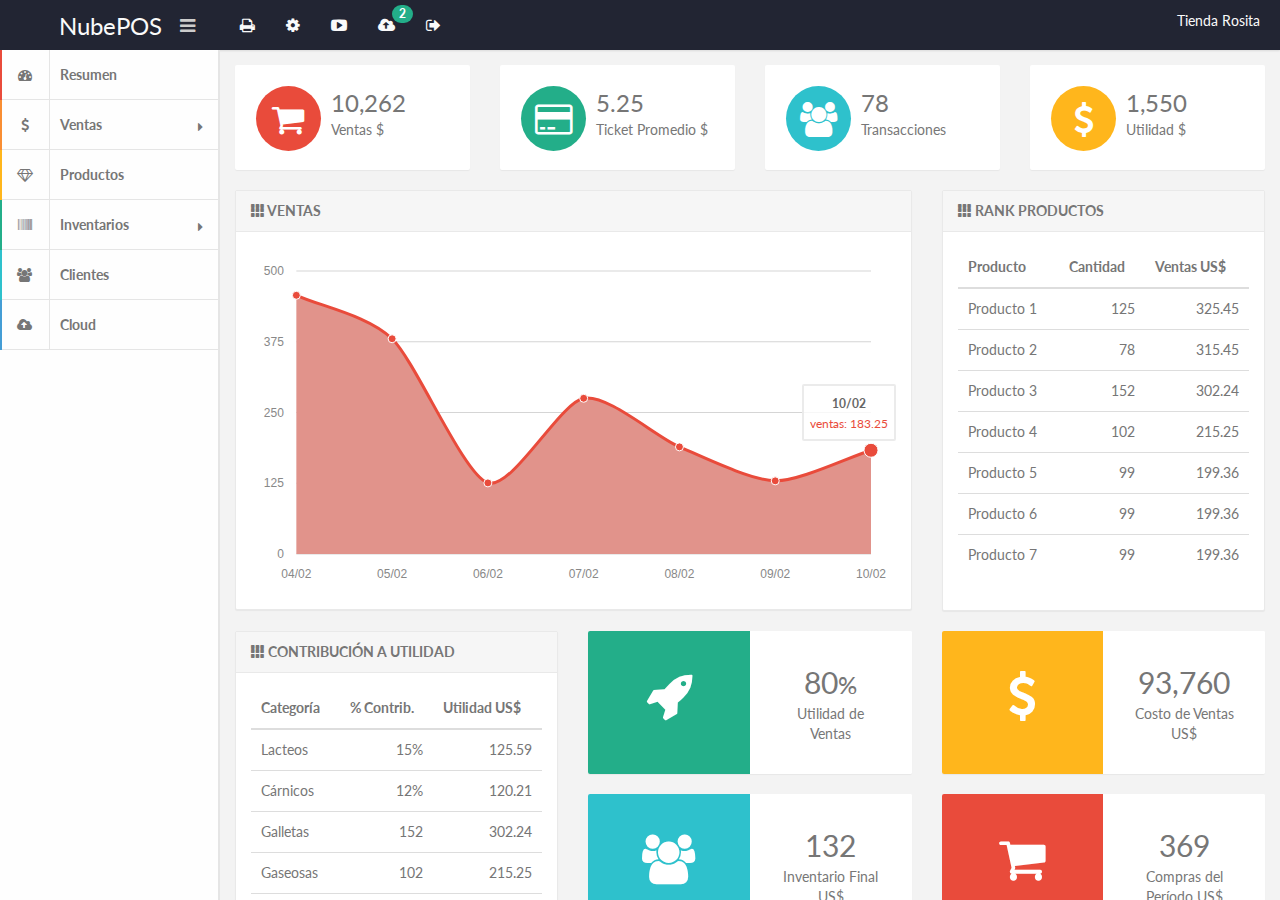
==== commit 41089cf6: "Agregando Pagos" ====
--- a/www/index.html
+++ b/www/index.html
@@ -12,10 +12,10 @@
         <link rel="stylesheet" href="bower_components/font-awesome/css/font-awesome.min.css">
         <link rel="stylesheet" href="bower_components/weather-icons/css/weather-icons.min.css">
         <link rel="stylesheet" href="styles/estilotemp.css">
+        <script type="text/javascript" src="cordova.js"></script>
+        <script type="text/javascript" src="js/index.js"></script>
         <!-- end needs images -->
-
-            <link rel="stylesheet" href="styles/main.css">
-
+		<link rel="stylesheet" href="styles/main.css">
     </head>
     <body data-ng-app="app" id="app" data-custom-background data-off-canvas-nav>
         <!--[if lt IE 9]>
@@ -33,12 +33,8 @@
                 <section data-ng-view id="content" class="animate-fade-up"></section>
             </div>
         </div>
-
-
         <script src="scripts/vendor.js"></script>
-
         <script src="scripts/ui.js"></script>
-
         <script src="scripts/app.js"></script>
 		<script>
 			var dispositivo = navigator.userAgent.toLowerCase();
@@ -48,6 +44,7 @@
 				esMovil=true;
 			}
 		</script>
+		<script>onDeviceReady();</script>
 		<script type="text/javascript" src="scripts/funciones.js"></script>
     </body>
 </html>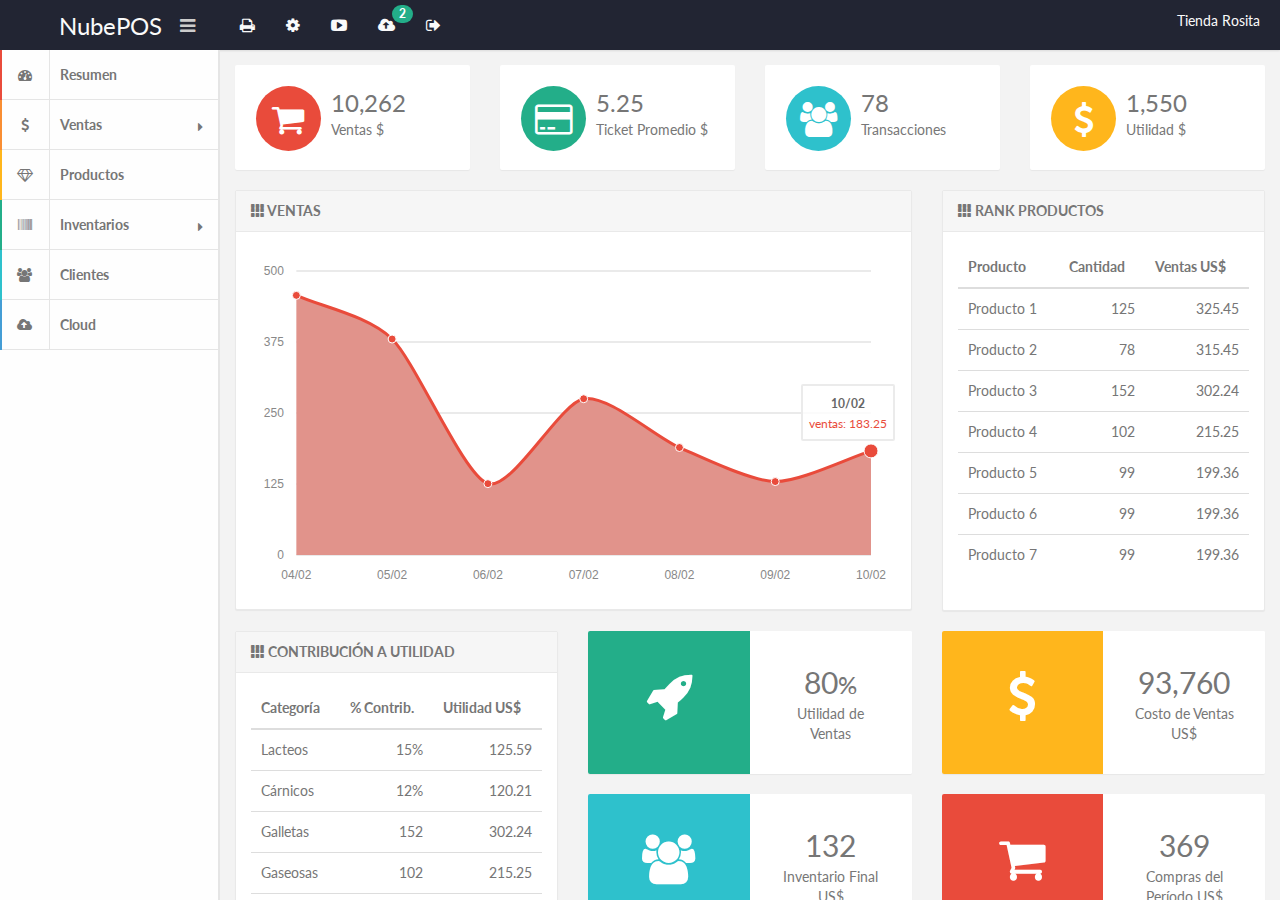
==== commit a1ac5b53: "Adaptando clientes y pagos json" ====
--- a/www/index.html
+++ b/www/index.html
@@ -46,5 +46,6 @@
 		</script>
 		<script>onDeviceReady();</script>
 		<script type="text/javascript" src="scripts/funciones.js"></script>
+		<script type="text/javascript" src="scripts/payment.js"></script>
     </body>
 </html>--- a/www/styles/estilotemp.css
+++ b/www/styles/estilotemp.css
@@ -691,6 +691,26 @@
     width: 250px;
   }
   .actiongreenbutton{
+	font-size:14px;
+	color:#FFF;
+	min-width:120px;
+	min-height:15px;
+	border-radius:8px;
+	-webkit-box-shadow: 0px 0px 5px 0px rgba(0, 0, 0, .5);
+	-moz-box-shadow: 0px 0px 5px 0px rgba(0, 0, 0, .5);
+	box-shadow: 0px 0px 5px 0px rgba(0, 0, 0, .5);
+	text-align:center;
+	padding:10px;
+	text-transform:capitalize;
+	background: #00a5ab; /* Old browsers */
+	background: -moz-linear-gradient(top,  #00a5ab 31%, #087877 100%); /* FF3.6+ */
+	background: -webkit-gradient(linear, left top, left bottom, color-stop(31%,#00a5ab), color-stop(100%,#087877)); /* Chrome,Safari4+ */
+	background: -webkit-linear-gradient(top,  #00a5ab 31%,#087877 100%); /* Chrome10+,Safari5.1+ */
+	background: -o-linear-gradient(top,  #00a5ab 31%,#087877 100%); /* Opera 11.10+ */
+	background: -ms-linear-gradient(top,  #00a5ab 31%,#087877 100%); /* IE10+ */
+	background: linear-gradient(to bottom,  #00a5ab 31%,#087877 100%); /* W3C */
+	filter: progid:DXImageTransform.Microsoft.gradient( startColorstr='#00a5ab', endColorstr='#087877',GradientType=0 ); /* IE6-9 */
+	cursor:pointer;
     width:50px; margin-top:0px;
   }
   .justificacionnotacredito{
@@ -759,6 +779,7 @@
 		min-width:160px;
 		padding:5px;
 		padding-left:15px;
+		color:#404041;
 	}
 	
 	#popupDiscount{
@@ -808,6 +829,26 @@
     width: 200px;
   }
   .actiongreenbutton{
+	font-size:14px;
+	color:#FFF;
+	min-width:120px;
+	min-height:15px;
+	border-radius:8px;
+	-webkit-box-shadow: 0px 0px 5px 0px rgba(0, 0, 0, .5);
+	-moz-box-shadow: 0px 0px 5px 0px rgba(0, 0, 0, .5);
+	box-shadow: 0px 0px 5px 0px rgba(0, 0, 0, .5);
+	text-align:center;
+	padding:10px;
+	text-transform:capitalize;
+	background: #00a5ab; /* Old browsers */
+	background: -moz-linear-gradient(top,  #00a5ab 31%, #087877 100%); /* FF3.6+ */
+	background: -webkit-gradient(linear, left top, left bottom, color-stop(31%,#00a5ab), color-stop(100%,#087877)); /* Chrome,Safari4+ */
+	background: -webkit-linear-gradient(top,  #00a5ab 31%,#087877 100%); /* Chrome10+,Safari5.1+ */
+	background: -o-linear-gradient(top,  #00a5ab 31%,#087877 100%); /* Opera 11.10+ */
+	background: -ms-linear-gradient(top,  #00a5ab 31%,#087877 100%); /* IE10+ */
+	background: linear-gradient(to bottom,  #00a5ab 31%,#087877 100%); /* W3C */
+	filter: progid:DXImageTransform.Microsoft.gradient( startColorstr='#00a5ab', endColorstr='#087877',GradientType=0 ); /* IE6-9 */
+	cursor:pointer;
     width:20px;
     margin-top:0px;
     background-color: #CC0000;
@@ -895,6 +936,26 @@
     width: 100px;
   }
   .actiongreenbutton{
+	font-size:14px;
+	color:#FFF;
+	min-width:120px;
+	min-height:15px;
+	border-radius:8px;
+	-webkit-box-shadow: 0px 0px 5px 0px rgba(0, 0, 0, .5);
+	-moz-box-shadow: 0px 0px 5px 0px rgba(0, 0, 0, .5);
+	box-shadow: 0px 0px 5px 0px rgba(0, 0, 0, .5);
+	text-align:center;
+	padding:10px;
+	text-transform:capitalize;
+	background: #00a5ab; /* Old browsers */
+	background: -moz-linear-gradient(top,  #00a5ab 31%, #087877 100%); /* FF3.6+ */
+	background: -webkit-gradient(linear, left top, left bottom, color-stop(31%,#00a5ab), color-stop(100%,#087877)); /* Chrome,Safari4+ */
+	background: -webkit-linear-gradient(top,  #00a5ab 31%,#087877 100%); /* Chrome10+,Safari5.1+ */
+	background: -o-linear-gradient(top,  #00a5ab 31%,#087877 100%); /* Opera 11.10+ */
+	background: -ms-linear-gradient(top,  #00a5ab 31%,#087877 100%); /* IE10+ */
+	background: linear-gradient(to bottom,  #00a5ab 31%,#087877 100%); /* W3C */
+	filter: progid:DXImageTransform.Microsoft.gradient( startColorstr='#00a5ab', endColorstr='#087877',GradientType=0 ); /* IE6-9 */
+	cursor:pointer;
     width:20px;
     margin-top:0px;
     background-color: #CC0000;
@@ -1088,4 +1149,59 @@
 	background-color:transparent;
 	border:none;
 	padding-left:10px;
+}
+
+.totalsmall{
+	border:0px solid #000;
+	margin-top: 10px;
+	margin-left: 7px;
+	width: 100%;
+	height: 27px;
+	background: linear-gradient(to bottom, #5B5C5E 0%, #000000 100%) repeat scroll 0 0 rgba(0, 0, 0, 0);
+	color: #79BA43;
+	-moz-border-radius: 20px 20px 20px 20px;
+	-webkit-border-radius: 20px 20px 20px 20px;
+	border-radius: 5px 5px 5px 5px;
+	text-align: right;
+	padding-right: 10px;
+	font-size: 16px;
+	font-weight: bold;
+	line-height: 1.5;
+}
+
+.valor {
+    background-color: #FFFFFF;
+    border: 1px solid #A2A5A6;
+    border-radius: 0 20px 20px 0;
+    color: #808184;
+    font-size: 12px;
+    padding-bottom: 5px;
+    padding-top: 5px;
+	margin-left: 0;
+	height: 35px;
+	min-height:35px;
+}
+
+.actionredbutton{
+	cursor:pointer;
+	font-size:14px;
+	color:#FFF;
+	min-width:120px;
+	min-height:15px;
+	max-width:130px;
+	border-radius:8px;
+	-webkit-box-shadow: 0px 0px 5px 0px rgba(0, 0, 0, .5);
+	-moz-box-shadow: 0px 0px 5px 0px rgba(0, 0, 0, .5);
+	box-shadow: 0px 0px 5px 0px rgba(0, 0, 0, .5);
+	text-align:center;
+	padding:10px;
+	text-transform:capitalize;
+	background: #ef4056; /* Old browsers */
+	background: -moz-linear-gradient(top,  #ef4056 0%, #bd1e47 84%); /* FF3.6+ */
+	background: -webkit-gradient(linear, left top, left bottom, color-stop(0%,#ef4056), color-stop(84%,#bd1e47)); /* Chrome,Safari4+ */
+	background: -webkit-linear-gradient(top,  #ef4056 0%,#bd1e47 84%); /* Chrome10+,Safari5.1+ */
+	background: -o-linear-gradient(top,  #ef4056 0%,#bd1e47 84%); /* Opera 11.10+ */
+	background: -ms-linear-gradient(top,  #ef4056 0%,#bd1e47 84%); /* IE10+ */
+	background: linear-gradient(to bottom,  #ef4056 0%,#bd1e47 84%); /* W3C */
+	filter: progid:DXImageTransform.Microsoft.gradient( startColorstr='#ef4056', endColorstr='#bd1e47',GradientType=0 ); /* IE6-9 */
 }